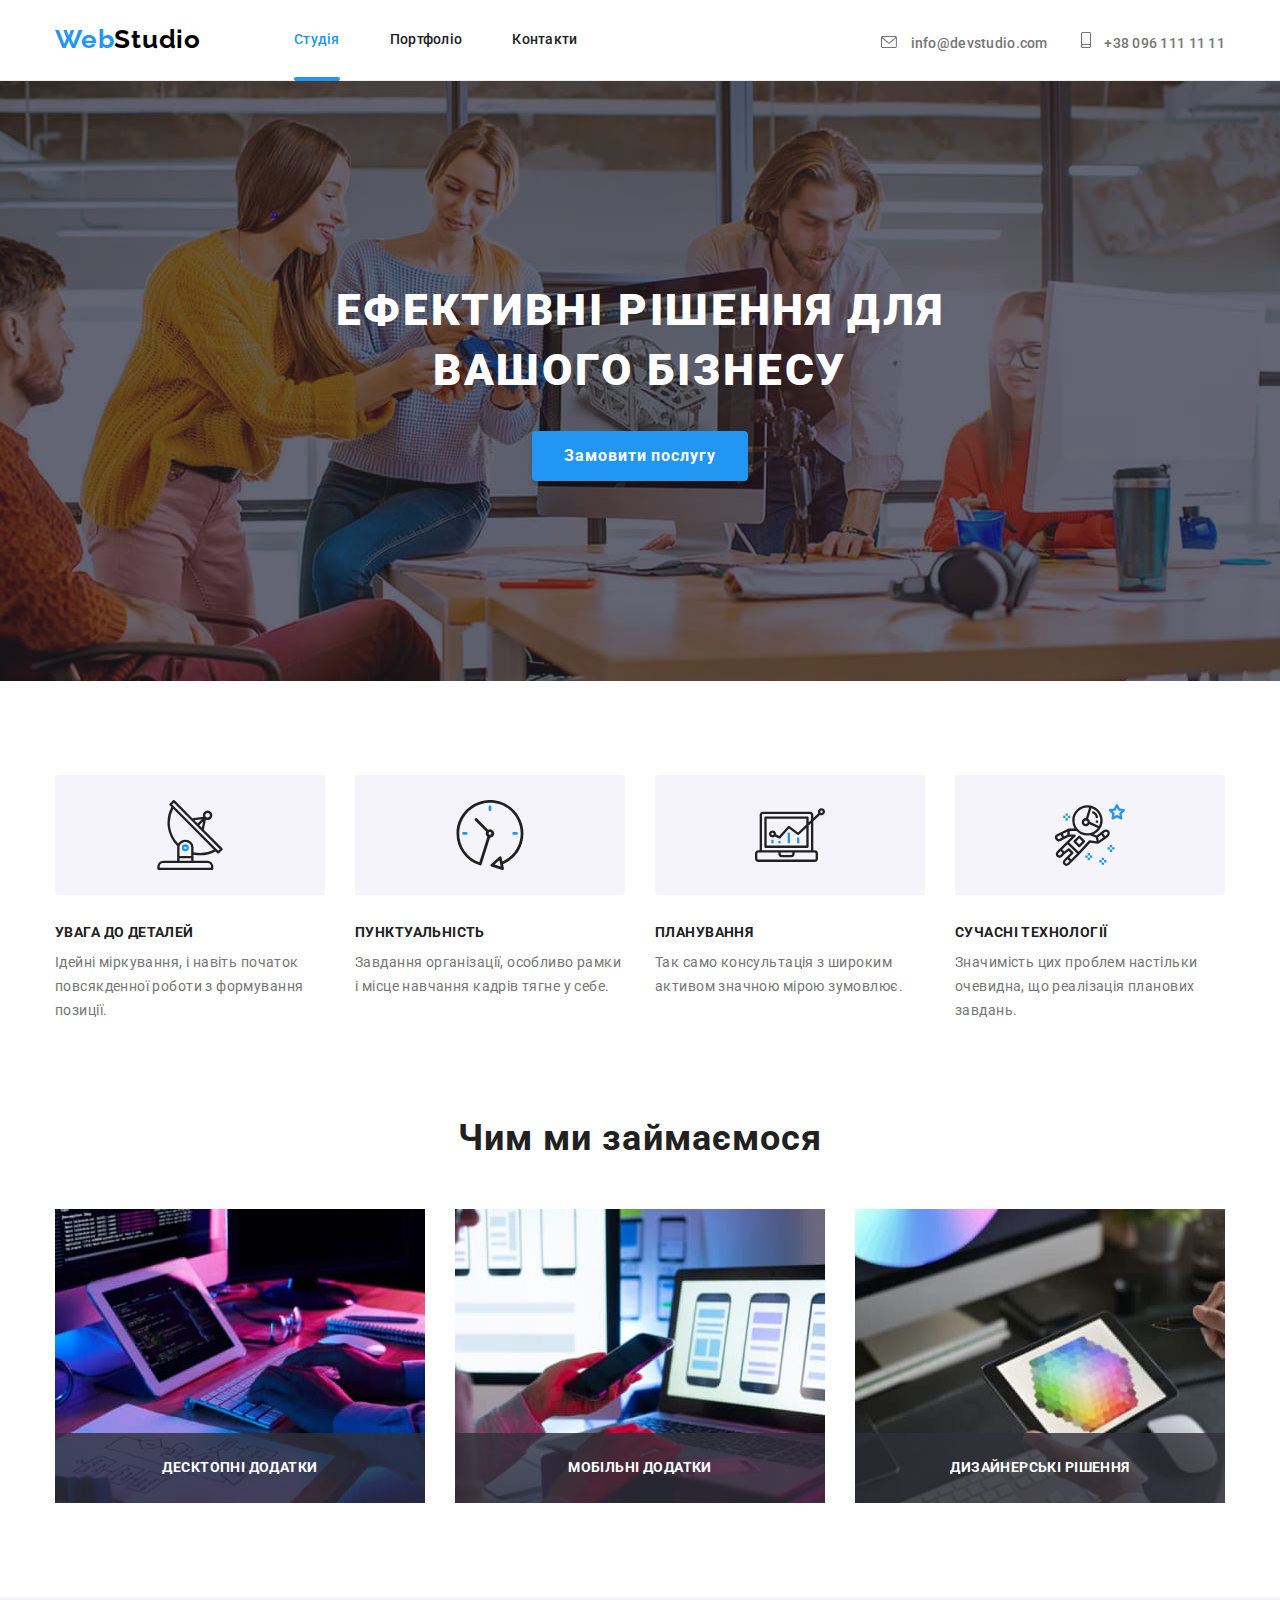
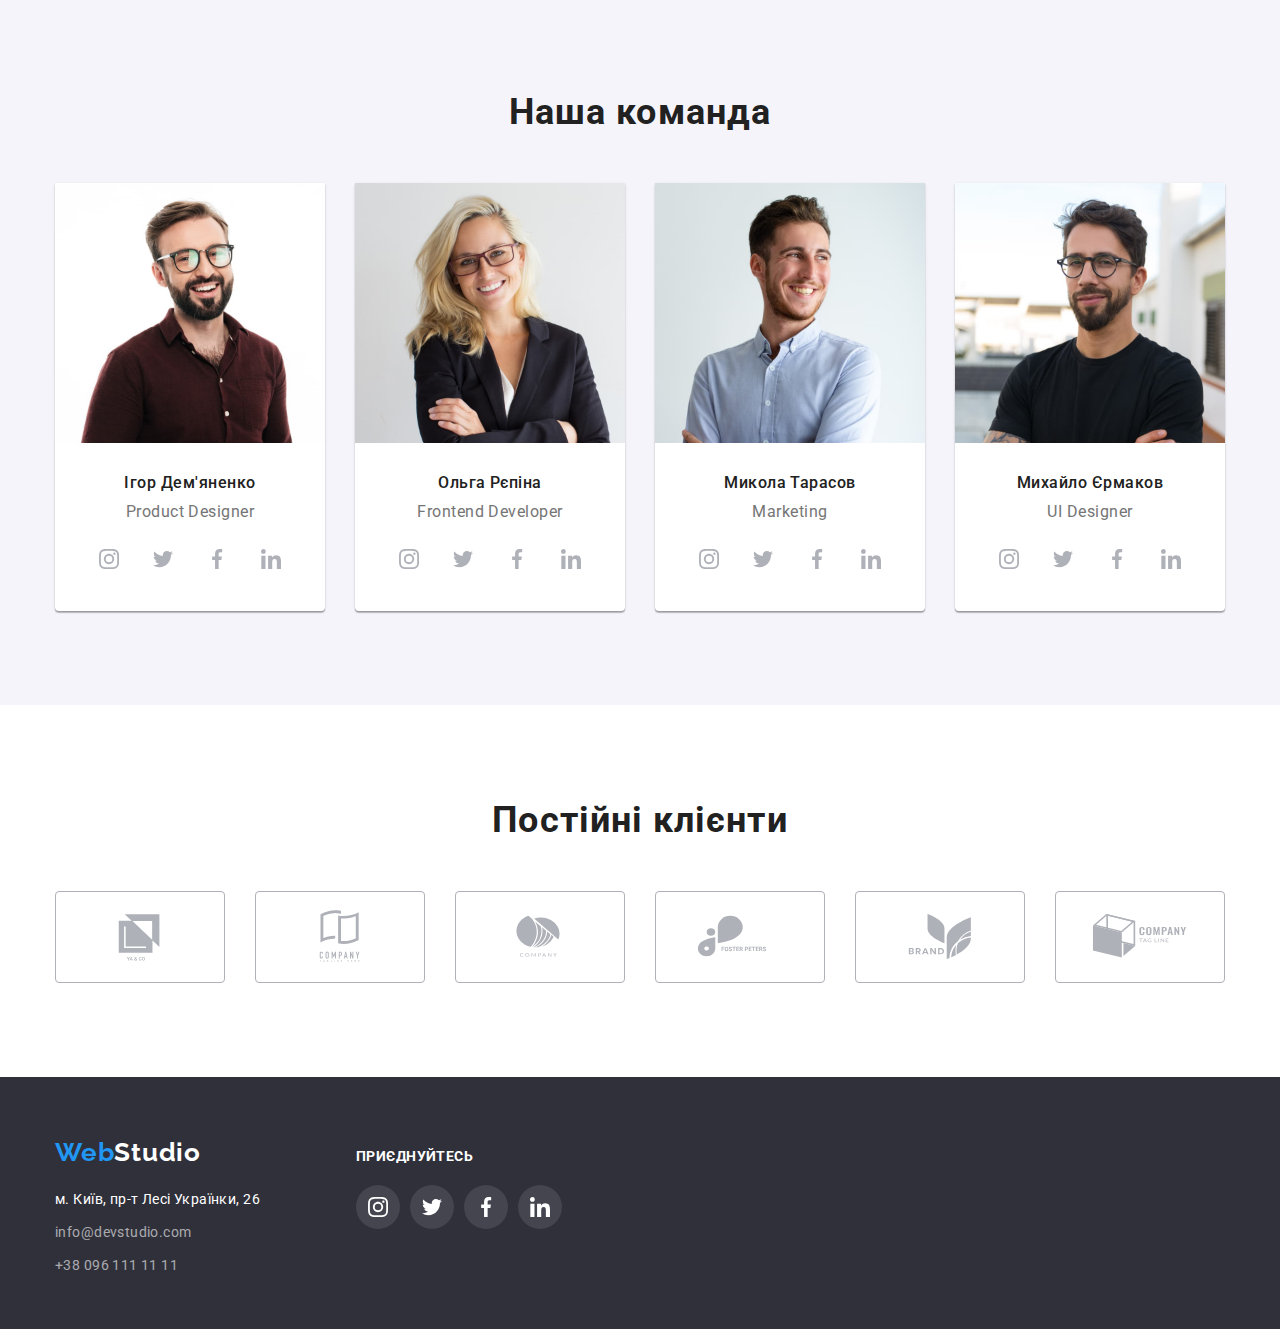
==== index.html @ e5ec56b8 "Копирование" ====
<!DOCTYPE html>
<html lang="uk">
<head>
    <meta charset="UTF-8">
    <meta http-equiv="X-UA-Compatible" content="IE=edge">
    <meta name="viewport" content="width=device-width, initial-scale=1.0">
    <title>WebStudio</title>
    <link rel="preconnect" href="https://fonts.googleapis.com">
    <link rel="preconnect" href="https://fonts.gstatic.com" crossorigin>
    <link href="https://fonts.googleapis.com/css2?family=Raleway:wght@700&family=Roboto:wght@400;500;700;900&display=swap"
        rel="stylesheet">
    <link rel="stylesheet" href="https://cdnjs.cloudflare.com/ajax/libs/modern-normalize/1.1.0/modern-normalize.css"
        integrity="sha512-Y0MM+V6ymRKN2zStTqzQ227DWhhp4Mzdo6gnlRnuaNCbc+YN/ZH0sBCLTM4M0oSy9c9VKiCvd4Jk44aCLrNS5Q=="
        crossorigin="anonymous" referrerpolicy="no-referrer" >
    <link rel="stylesheet" href="./css/styles.css">
</head>
<body>
    <header>
        <div class="container header-box">
            <a href="./" class="style-logo"><span class="style-logo-add">Web</span>Studio</a>
            <nav>
                <ul class="list-navigation">
                    <li class="list-navigation-item activ-pages">
                        <a href="./" class="navigation-item">Студія</a>
                    </li>
                    <li class="list-navigation-item">
                        <a href="./portfolio.html" class="navigation-item">Портфоліо</a>
                    </li>
                    <li class="list-navigation-item">
                        <a href="#" class="navigation-item">Контакти</a>
                    </li>
                </ul>
            </nav>
            <div class="container-contacts">
                <a href="mailto:info@devstudio.com" class="contacts">
                    <svg class="mail-icon" width="16" height="12">
                        <use href="./images/icons.svg#icon-e-mail"></use>
                    </svg>
                    info@devstudio.com
                </a>
                <a href="tel:+380961111111" class="contacts">
                    <svg class="tel-icon" width="10" height="16">
                        <use href="./images/icons.svg#icon-smartphone"></use>
                    </svg>
                    +38 096 111 11 11
                </a>
            </div>
        </div>
    </header>
    <main>
        <section class="hero-section">
            <div class="container">
                <h1 class="tagline">Ефективні рішення для вашого бізнесу</h1>
                <button type="button" class="top-button" data-modal-open>Замовити послугу</button>
            </div>
        </section>
        <section class="section">
            <div class="container">
                <ul class="quality-list">
                    <li>
                        <div class="quality-conteiner-icon">
                            <svg class="quality-icon" width="70" height="70" viewbox="0 0 70 70">
                                <use href="./images/icons.svg#icon-details"></use>
                            </svg>
                        </div>
                        <h3 class="quality-item">УВАГА ДО ДЕТАЛЕЙ</h3>
                        <p class="quality-item-description">Ідейні міркування, і навіть початок повсякденної роботи з формування
                            позиції.</p>
                    </li>
                    <li>
                        <div class="quality-conteiner-icon">
                            <svg class="quality-icon" width="70" height="70" viewbox="0 0 70 70">
                                <use href="./images/icons.svg#icon-punctuality"></use>
                            </svg>
                        </div>
                        <h3 class="quality-item">ПУНКТУАЛЬНІСТЬ</h3>
                        <p class="quality-item-description">Завдання організації, особливо рамки і місце навчання кадрів тягне у
                            себе.</p>
                    </li>
                    <li>
                        <div class="quality-conteiner-icon">
                            <svg class="quality-icon" width="70" height="70" viewbox="0 0 70 70">
                                <use href="./images/icons.svg#icon-planning"></use>
                            </svg>
                        </div>
                        <h3 class="quality-item">ПЛАНУВАННЯ</h3>
                        <p class="quality-item-description">Так само консультація з широким активом значною мірою зумовлює.</p>
                    </li>
                    <li>
                        <div class="quality-conteiner-icon">
                            <svg class="quality-icon" width="70" height="70" viewbox="0 0 70 70">
                                <use href="./images/icons.svg#icon-modern-technologies"></use>
                            </svg>
                        </div>
                        <h3 class="quality-item">СУЧАСНІ ТЕХНОЛОГІЇ</h3>
                        <p class="quality-item-description">Значимість цих проблем настільки очевидна, що реалізація планових
                            завдань.</p>
                    </li>
                </ul>
            </div>
        </section>
        <section class="section section-specializations">
            <div class="container">
                <h2 class="specializations">Чим ми займаємося</h2>
                <ul class="specializations-list">
                    <li>
                        <div class="direction-specialization-box">
                            <img src="./images/development.jpg" alt="Десктопні додатки" width="370" height="294">
                            <div>
                                <h3 class="direction-specialization">Десктопні додатки</h3>
                            </div>
                        </div>
                    </li>
                    <li>
                        <div class="direction-specialization-box">
                            <img src="./images/mobile-version.jpg" alt="Мобільні додатки" width="370" height="294">
                            <div><h3 class="direction-specialization">Мобільні додатки</h3></div>
                        </div>
                    </li>
                    <li>
                        <div class="direction-specialization-box">
                            <img src="./images/design.jpg" alt="Дизайнерські рішення" width="370" height="294">
                            <div><h3 class="direction-specialization">Дизайнерські рішення</h3></div>
                        </div>
                    </li>
                </ul>
            </div>
        </section>
        <section class="section team">
            <div class="container">
                <h2 class="team-caption">Наша команда</h2>
                <ul class="team-list">
                    <li class="team-list-item">
                        <img src="./images/ihor.jpg" alt="Фото Ігора Дем'яненко" width="270" height="260">
                        <h3 class="team-member">Ігор Дем'яненко</h3>
                        <p class="profession">Product Designer</p>
                        <ul class="team-linklist">
                            <li class="team-linklist-item">
                                <a class="team-linklist-link" href="#">
                                    <svg class="team-linklist-icon" width="20" height="20">
                                        <use href="./images/icons.svg#icon-instagram"></use>
                                    </svg>
                                </a>
                            </li>
                            <li class="team-linklist-item">
                                <a class="team-linklist-link" href="#">
                                    <svg class="team-linklist-icon" width="20" height="20">
                                        <use href="./images/icons.svg#icon-twitter"></use>
                                    </svg>
                                </a>
                            </li>
                            <li class="team-linklist-item">
                                <a class="team-linklist-link" href="#">
                                    <svg class="team-linklist-icon" width="20" height="20">
                                        <use href="./images/icons.svg#icon-facebook"></use>
                                    </svg>
                                </a>
                            </li>
                            <li class="team-linklist-item">
                                <a class="team-linklist-link" href="#">
                                    <svg class="team-linklist-icon" width="20" height="20">
                                        <use href="./images/icons.svg#icon-linkedin"></use>
                                    </svg>
                                </a>
                            </li>
                        </ul>
                    </li>
                    <li class="team-list-item">
                        <img src="./images/olga.jpg" alt="Фото Ольги Рєпіної" width="270" height="260">
                        <h3 class="team-member">Ольга Рєпіна</h3>
                        <p class="profession">Frontend Developer</p>
                        <ul class="team-linklist">
                            <li class="team-linklist-item">
                                <a class="team-linklist-link" href="#">
                                    <svg class="team-linklist-icon" width="20" height="20">
                                        <use href="./images/icons.svg#icon-instagram"></use>
                                    </svg>
                                </a>
                            </li>
                            <li class="team-linklist-item">
                                <a class="team-linklist-link" href="#">
                                    <svg class="team-linklist-icon" width="20" height="20">
                                        <use href="./images/icons.svg#icon-twitter"></use>
                                    </svg>
                                </a>
                            </li>
                            <li class="team-linklist-item">
                                <a class="team-linklist-link" href="#">
                                    <svg class="team-linklist-icon" width="20" height="20">
                                        <use href="./images/icons.svg#icon-facebook"></use>
                                    </svg>
                                </a>
                            </li>
                            <li class="team-linklist-item">
                                <a class="team-linklist-link" href="#">
                                    <svg class="team-linklist-icon" width="20" height="20">
                                        <use href="./images/icons.svg#icon-linkedin"></use>
                                    </svg>
                                </a>
                            </li>
                        </ul>
                    </li>
                    <li class="team-list-item">
                        <img src="./images/mikola.jpg" alt="Фото Миколи Тарасова" width="270" height="260">
                        <h3 class="team-member">Микола Тарасов</h3>
                        <p class="profession">Marketing</p>
                        <ul class="team-linklist">
                            <li class="team-linklist-item">
                                <a class="team-linklist-link" href="#">
                                    <svg class="team-linklist-icon" width="20" height="20">
                                        <use href="./images/icons.svg#icon-instagram"></use>
                                    </svg>
                                </a>
                            </li>
                            <li class="team-linklist-item">
                                <a class="team-linklist-link" href="#">
                                    <svg class="team-linklist-icon" width="20" height="20">
                                        <use href="./images/icons.svg#icon-twitter"></use>
                                    </svg>
                                </a>
                            </li>
                            <li class="team-linklist-item">
                                <a class="team-linklist-link" href="#">
                                    <svg class="team-linklist-icon" width="20" height="20">
                                        <use href="./images/icons.svg#icon-facebook"></use>
                                    </svg>
                                </a>
                            </li>
                            <li class="team-linklist-item">
                                <a class="team-linklist-link" href="#">
                                    <svg class="team-linklist-icon" width="20" height="20">
                                        <use href="./images/icons.svg#icon-linkedin"></use>
                                    </svg>
                                </a>
                            </li>
                        </ul>
                    </li>
                    <li class="team-list-item">
                        <img src="./images/mihailo.jpg" alt="Фото Михайла Єрмакова" width="270" height="260">
                        <h3 class="team-member">Михайло Єрмаков</h3>
                        <p class="profession">UI Designer</p>
                        <ul class="team-linklist">
                            <li class="team-linklist-item">
                                <a class="team-linklist-link" href="#">
                                    <svg class="team-linklist-icon" width="20" height="20">
                                        <use href="./images/icons.svg#icon-instagram"></use>
                                    </svg>
                                </a>
                            </li>
                            <li class="team-linklist-item">
                                <a class="team-linklist-link" href="#">
                                    <svg class="team-linklist-icon" width="20" height="20">
                                        <use href="./images/icons.svg#icon-twitter"></use>
                                    </svg>
                                </a>
                            </li>
                            <li class="team-linklist-item">
                                <a class="team-linklist-link" href="#">
                                    <svg class="team-linklist-icon" width="20" height="20">
                                        <use href="./images/icons.svg#icon-facebook"></use>
                                    </svg>
                                </a>
                            </li>
                            <li class="team-linklist-item">
                                <a class="team-linklist-link" href="#">
                                    <svg class="team-linklist-icon" width="20" height="20">
                                        <use href="./images/icons.svg#icon-linkedin"></use>
                                    </svg>
                                </a>
                            </li>
                        </ul>
                    </li>
                </ul>
            </div>
        </section>
        <section class="section">
            <div class="container">
                <h2 class="top-clients">Постійні клієнти</h2>
                <ul class="clients-list">
                    <li class="clients-item">
                        <a href="" class="client-link">
                            <svg class="client-icon" width="106" height="60">
                                <use href="./images/icons.svg#icon-yaco"></use>
                            </svg>
                        </a>
                    </li>
                    <li class="clients-item">
                        <a href="" class="client-link">
                            <svg class="client-icon" width="106" height="60">
                                <use href="./images/icons.svg#icon-companyth"></use>
                            </svg>
                        </a>
                    </li>
                    <li class="clients-item">
                        <a href="" class="client-link">
                            <svg class="client-icon" width="106" height="60">
                                <use href="./images/icons.svg#icon-company"></use>
                            </svg>
                        </a>
                    </li>
                    <li class="clients-item">
                        <a href="" class="client-link">
                            <svg class="client-icon" width="106" height="60">
                                <use href="./images/icons.svg#icon-fosterpeters"></use>
                            </svg>
                        </a>
                    </li>
                    <li class="clients-item">
                        <a href="" class="client-link">
                            <svg class="client-icon" width="106" height="60">
                                <use href="./images/icons.svg#icon-brand"></use>
                            </svg>
                        </a>
                    </li>
                    <li class="clients-item">
                        <a href="" class="client-link">
                            <svg class="client-icon" width="106" height="60">
                                <use href="./images/icons.svg#icon-companytl"></use>
                            </svg>
                        </a>
                    </li>
                </ul>
            </div>
        </section>
    </main>
    <footer class="footer-style">
        <div class="container">
            <div class="footer-conteiner">
                <div class="container-physadress">
                <a href="./" class="style-logo-footer"><span class="style-logo-add">Web</span>Studio</a>
                <address>
                    <p class="physical-address">м. Київ, пр-т Лесі Українки, 26</p>
                    <a href="mailto:info@devstudio.com" class="contacts-footer">info@devstudio.com</a>
                    <a href="tel:+380961111111" class="contacts-footer">+38 096 111 11 11</a>
                </address>
                </div>
                <div class="conteiner-links">
                <h3 class="invitation">Приєднуйтесь</h3>
                <ul class="footer-linklist">
                    <li class="footer-linklist-item">
                        <a class="footer-linklist-link" href="#">
                            <svg class="footer-linklist-icon" width="20" height="20">
                                <use href="./images/icons.svg#icon-instagram"></use>
                            </svg>
                        </a>
                    </li>
                    <li class="footer-linklist-item">
                        <a class="footer-linklist-link" href="#">
                            <svg class="footer-linklist-icon" width="20" height="20">
                                <use href="./images/icons.svg#icon-twitter"></use>
                            </svg>
                        </a>
                    </li>
                    <li class="footer-linklist-item">
                        <a class="footer-linklist-link" href="#">
                            <svg class="footer-linklist-icon" width="20" height="20">
                                <use href="./images/icons.svg#icon-facebook"></use>
                            </svg>
                        </a>
                    </li>
                    <li class="footer-linklist-item">
                        <a class="footer-linklist-link" href="#">
                            <svg class="footer-linklist-icon" width="20" height="20">
                                <use href="./images/icons.svg#icon-linkedin"></use>
                            </svg>
                        </a>
                    </li>
                </ul>
                </div>
            </div>
        </div>
    </footer>
    <div class="backdrop is-hidden" data-modal>
        <div class="modal">
            <button type="button" data-modal-close>
                <svg class="button-modal" width="18" height="18">
                    <use href="./images/icons.svg#icon-close"></use>
                </svg>
            </button>
        </div>
    </div>
    <script src="./js/modal.js"></script>
</body>
</html>
---- css/styles.css ----
:root {
    --brand-color-bcg: #2F303A;
    --brand-color: #2196F3;
    --brand-color-text: #757575;
    --brand-timefn: cubic-bezier(0.4, 0, 0.2, 1);
}

body {
    font-family: 'roboto', sans-serif;
    color: #212121;
    background: #FFFFFF;
}

header {
    border-bottom: 1px solid #ECECEC;
}

ul, h1, h2, h3, p {
    margin: 0;
    padding: 0px;
}

img {
    display: block;
}

.container {
    max-width: 1200px;
    margin: 0px auto;
    padding: 0px 15px;
}

.header-box {
    display: flex;
    height: 80px;
}

.section {
    padding: 94px 0px;
}

.style-logo {
    font-family: 'Raleway';
    font-style: normal;
    text-decoration: none;
    font-weight: 700;
    font-size: 26px;
    line-height: 1.19;
    letter-spacing: 0.03em;
    color: #000000;
    padding-top: 24px;
    padding-bottom: 25px;
    margin-right: 93px;
}

.style-logo-footer {
    font-family: 'Raleway';
    font-style: normal;
    text-decoration: none;
    font-weight: 700;
    font-size: 26px;
    line-height: 1.19;
    letter-spacing: 0.03em;
    color: #fff;
    display: block;
    margin-bottom: 20px;
}

.style-logo-add {
    color: var(--brand-color)
}

.list-navigation {
    display: flex;
    list-style-type: none;
    font-weight: 500;
    font-size: 14px;
    line-height: 1.14;
    letter-spacing: 0.02em;
}

.list-navigation-item:not(:last-child) {
    margin-right: 50px;
}

.activ-pages {
    color: var(--brand-color);
    position: relative;
}

.activ-pages::after {
    content: "";
    width: 100%;
    height: 4px;
    background-color: var(--brand-color);
    border-radius: 2px;
    display: block;
    position: absolute;
    transform: translateY(-75%);
}

.navigation-item {
    text-decoration: none;
    color: inherit;
    display: block;
    padding: 32px 0px;
    transition: color 250ms var(--brand-timefn);
}

.navigation-item:visited {
    color: inherit;
}

.navigation-item:hover {
    color: var(--brand-color)
}

.navigation-item:focus {
    color: var(--brand-color)
}

.container-contacts {
    margin-left: auto;
    padding: 32px 0px;
}

.contacts {
    font-weight: 500;
    font-size: 14px;
    line-height: 1.14;
    letter-spacing: 0.02em;
    color: var(--brand-color-text);
    text-decoration: none;
    transition: color 250ms var(--brand-timefn);
}

.contacts:not(:last-child) {
    margin-right: 30px;
}

.mail-icon,
.tel-icon {
    margin-right: 10px;
    fill: currentColor;
}

.contacts:hover {
    color: var(--brand-color);
}

.contacts:focus {
    color: var(--brand-color);
}

.hero-section {
    background-color: var(--brand-color-bcg);
    background-image: linear-gradient(rgba(47, 48, 58, 0.4), rgba(47, 48, 58, 0.4)), url('../images/bcgimg.jpg');
    background-repeat: no-repeat;
    background-position: center;
    padding: 200px 0px;
}

.tagline {
    max-width: 696px;
    font-weight: 900;
    font-size: 44px;
    line-height: 1.36;
    text-align: center;
    letter-spacing: 0.06em;
    text-transform: uppercase;
    color: #FFFFFF;
    margin: 0 auto 30px auto;
}

.top-button {
    font-family: inherit;
    background: var(--brand-color);
    box-shadow: 0px 4px 4px rgba(0, 0, 0, 0.15);
    border: none;
    border-radius: 4px;
    cursor: pointer;
    font-weight: 700;
    font-size: 16px;
    line-height: 1.88;
    display: flex;
    align-items: center;
    text-align: center;
    letter-spacing: 0.06em;
    color: #FFFFFF;
    margin: 0px auto;
    padding: 10px 32px;
    transition: background 250ms var(--brand-timefn);
}

.top-button:hover {
    background: #188CE8;
}

.top-button:focus {
    background: #188CE8;
}

.quality-list {
    list-style-type: none;
    display: flex;
    justify-content: space-between;
    align-items: flex-start;
}

.quality-list li {
    flex-basis: 270px;
}

.quality-conteiner-icon {
    width: 270px;
    height: 120px;
    display: flex;
    justify-content: center;
    align-items: center;
    margin-bottom: 30px;
    background: #F5F4FA;
    border-radius: 4px
}

.quality-item {
    font-weight: 700;
    font-size: 14px;
    line-height: 1.14;
    letter-spacing: 0.03em;
    text-transform: uppercase;
    margin-bottom: 10px;
}

.quality-item-description {
    font-size: 14px;
    line-height: 1.71;
    letter-spacing: 0.03em;
    color: var(--brand-color-text);
}

.section-specializations {
    padding-top: 0px;
}

.specializations {
    font-weight: 700;
    font-size: 36px;
    line-height: 1.17;
    text-align: center;
    letter-spacing: 0.03em;
    margin-bottom: 50px;
}

.specializations-list {
    list-style-type: none;
    display: flex;
}

.specializations-list li:not(:last-child) {
    margin-right: 30px;
}

.specializations-img {
    position: relative;
}

.direction-specialization-box {
    width: 370px;
    height: 294px;
    display: flex;
    justify-content: center;
    align-items: center;
    position: relative;
    bottom: 0;
}

.direction-specialization-box div {
    width: 100%;
    height: 70px;
    background-color: rgba(47, 48, 58, 0.8);
    position: absolute;
    bottom: 0;
    display: flex;
    justify-content: center;
    align-items: center;
}

.direction-specialization {
    font-weight: 700;
    font-size: 14px;
    line-height: 1.14;
    text-align: center;
    letter-spacing: 0.03em;
    text-transform: uppercase;
    color: #FFFFFF;
}

.team {
    background-color: #F5F4FA;
}

.team-caption {
    font-weight: 700;
    font-size: 36px;
    line-height: 1.17;
    text-align: center;
    letter-spacing: 0.03em;
    margin-bottom: 50px;
}

.team-list {
    list-style-type: none;
    display: flex;
}

.team-list-item {
    background: #FFFFFF;
    box-shadow: 0px 1px 3px rgba(0, 0, 0, 0.12), 0px 1px 1px rgba(0, 0, 0, 0.14), 0px 2px 1px rgba(0, 0, 0, 0.2);
    border-radius: 0px 0px 4px 4px;
    padding-bottom: 30px;
}

.team-list-item:not(:last-child) {
    margin-right: 30px;
}

.team-list-item img {
    margin-bottom: 30px;
}

.team-list-item h3 {
    margin-bottom: 10px;
}

.team-member {
    font-weight: 500;
    font-size: 16px;
    line-height: 1.19;
    text-align: center;
    letter-spacing: 0.03em;
}

.profession {
    margin-bottom: 16px;
    font-size: 16px;
    line-height: 1.19;
    text-align: center;
    letter-spacing: 0.03em;
    color: var(--brand-color-text);
}

.team-linklist {
    list-style-type: none;
    display: flex;
    justify-content: center;
    gap: 10px;
}

.team-linklist-item {
    width: 44px;
    height: 44px;
    display: flex;
    justify-content: center;
    align-items: center;
}

.team-linklist-link {
    width: 100%;
    height: 100%;
    display: flex;
    justify-content: center;
    align-items: center;
    border-radius: 50% 50%;
    color: #AFB1B8;
    transition: color 250ms var(--brand-timefn), background 250ms var(--brand-timefn);
}

.team-linklist-icon {
    fill: currentColor;
}

.team-linklist-link:hover {
    background-color: var(--brand-color);
    color: #fff;
}

.team-linklist-link:focus {
    background-color: var(--brand-color);
    color: #fff;
}

.top-clients {
    font-weight: 700;
    font-size: 36px;
    line-height: 1.17;
    text-align: center;
    letter-spacing: 0.03em;
    margin-bottom: 50px;
}

.clients-list {
    list-style-type: none;
    display: flex;
    justify-content: center;
    gap: 30px;
}

.clients-item {
    width: 170px;
    height: 92px;
}

.client-link {
    width: 100%;
    height: 100%;
    display: flex;
    justify-content: center;
    align-items: center;
    border: 1px solid #AFB1B8;
    border-radius: 4px;
    color: #AFB1B8;
    transition: color 250ms var(--brand-timefn), border-color 250ms var(--brand-timefn);
}

.client-icon {
    fill: currentColor;
}

.client-link:hover {
    border-color: var(--brand-color);
    color: var(--brand-color)
}

.client-link:focus {
    border-color: var(--brand-color);
    color: var(--brand-color)
}

.footer-style {
    background-color: var(--brand-color-bcg);
    padding: 60px 0px;
}

.footer-conteiner {
    display: flex;
    align-items: baseline;
    gap: 70px;
}

.container-physadress {
    width: 231px;
    height: 132px;
}

.physical-address {
    font-style: normal;
    font-size: 14px;
    line-height: 1.71;
    letter-spacing: 0.03em;
    color: #FFFFFF;
    margin-bottom: 9px;
}

.contacts-footer {
    font-style: normal;
    font-size: 14px;
    line-height: 1.71;
    letter-spacing: 0.03em;
    text-decoration: none;
    color: rgba(255, 255, 255, 0.6);
    display: block;
    transition: color 250ms var(--brand-timefn);
}

.contacts-footer:not(:last-child) {
    margin-bottom: 9px;
}

.contacts-footer:hover {
    color: var(--brand-color);
}

.contacts-footer:focus {
    color: var(--brand-color);
}

.invitation {
    font-weight: 700;
    font-size: 14px;
    line-height: 1.14;
    letter-spacing: 0.03em;
    text-transform: uppercase;
    color: #FFFFFF;
    margin-bottom: 20px;
}

.footer-linklist {
    list-style-type: none;
    display: flex;
    justify-content: center;
    gap: 10px;
}

.footer-linklist-item {
    width: 44px;
    height: 44px;
    display: flex;
    justify-content: center;
    align-items: center;
}

.footer-linklist-link {
    width: 100%;
    height: 100%;
    display: flex;
    justify-content: center;
    align-items: center;
    background-color: rgba(255, 255, 255, 0.1);
    border-radius: 50% 50%;
    color: #FFFFFF;
    transition: background-color 250ms var(--brand-timefn);
}

.footer-linklist-icon {
    fill: currentColor;
}

.footer-linklist-link:hover {
    background-color: var(--brand-color);
}

.footer-linklist-link:focus {
    background-color: var(--brand-color);
}


/* --------------------------------------------------------------------------Портфолио */

.projects-filter {
    list-style-type: none;
    display: flex;
    justify-content: center;
    margin-bottom: 50px;
}

.projects-filter li:not(:last-child) {
    margin-right: 8px;
}

.projects-filter-item {
    font-family: inherit;
    background: #F5F4FA;
    border-radius: 4px;
    font-weight: 500;
    font-size: 16px;
    line-height: 1.62;
    text-align: center;
    letter-spacing: 0.03em;
    cursor: pointer;
    border: none;
    padding: 6px 22px;
    transition: color 250ms var(--brand-timefn), background 250ms var(--brand-timefn), box-shadow 250ms var(--brand-timefn);
}

.projects-filter-item:hover {
    background: #2196F3;
    box-shadow: 0px 3px 1px rgba(0, 0, 0, 0.1), 0px 1px 2px rgba(0, 0, 0, 0.08), 0px 2px 2px rgba(0, 0, 0, 0.12);
    border-radius: 4px;
    color: #FFFFFF;
}

.projects-filter-item:focus {
    background: #2196F3;
    box-shadow: 0px 3px 1px rgba(0, 0, 0, 0.1), 0px 1px 2px rgba(0, 0, 0, 0.08), 0px 2px 2px rgba(0, 0, 0, 0.12);
    border-radius: 4px;
    color: #FFFFFF;
}

.projects-list {
    list-style-type: none;
    display: flex;
    flex-wrap: wrap;
    gap: 30px;
}

.projects-list-item {
    background: #FFFFFF;
    flex-basis: calc((100% - 60px) / 3);
    transition: box-shadow 250ms var(--brand-timefn);
}

.projects-list-item:hover {
    box-shadow: 0px 1px 1px rgba(0, 0, 0, 0.12), 0px 4px 4px rgba(0, 0, 0, 0.06), 1px 4px 6px rgba(0, 0, 0, 0.16);
}

.projects-list-item-box {
    width: 370px;
    height: 294px;
    overflow: hidden;
}

.projects-list-item-description-box {
    width: 370px;
    height: 294px;
    background-color: rgba(33, 150, 243, 0.9);
    padding: 63px 24px;
    transition: transform 250ms var(--brand-timefn);
}

.projects-list-item:hover .projects-list-item-description-box {
    transform: translateY(-100%);
}

.projects-list-item-description-box p {
    font-weight: 400;
    font-size: 18px;
    line-height: 1.56;
    letter-spacing: 0.03em;
    color: #FFFFFF;
}

.projects-list-item-interior {
    border-right: 1px solid #EEEEEE;
    border-left: 1px solid #EEEEEE;
    border-bottom: 1px solid #EEEEEE;
    padding: 20px 24px;
}

.project-name {
    font-weight: 700;
    font-size: 18px;
    line-height: 2;
    letter-spacing: 0.06em;
    margin-bottom: 4px;
}

.project-type {
    font-size: 16px;
    line-height: 1.88;
    letter-spacing: 0.03em;
    color: var(--brand-color-text)
}

.backdrop {
    width: 100%;
    height: 100%;
    position: fixed;
    top: 0;
    left: 0;
    background-color: rgba(0, 0, 0, 0.2);
    transition: opacity 250ms var(--brand-timefn), visibility 250ms var(--brand-timefn);
}

.is-hidden {
    visibility: hidden;
    opacity: 0;
    pointer-events: none;
}

.modal {
    position: absolute;
    width: 528px;
    height: 581px;
    background: #FFFFFF;
    box-shadow: 0px 1px 3px rgba(0, 0, 0, 0.12), 0px 1px 1px rgba(0, 0, 0, 0.14), 0px 2px 1px rgba(0, 0, 0, 0.2);
    border-radius: 4px;
    position: absolute;
    top: 50%;
    left: 50%;
    transform: translate(-50%, -50%);
}

.modal button {
    width: 30px;
    height: 30px;
    cursor: pointer;
    border: 1px solid rgba(0, 0, 0, 0.1);
    border-radius: 50%;
    background: #FFFFFF;
    font-size: 11px;
    display: flex;
    justify-content: center;
    align-items: center;
    position: absolute;
    top: 8px;
    right: 8px;
}
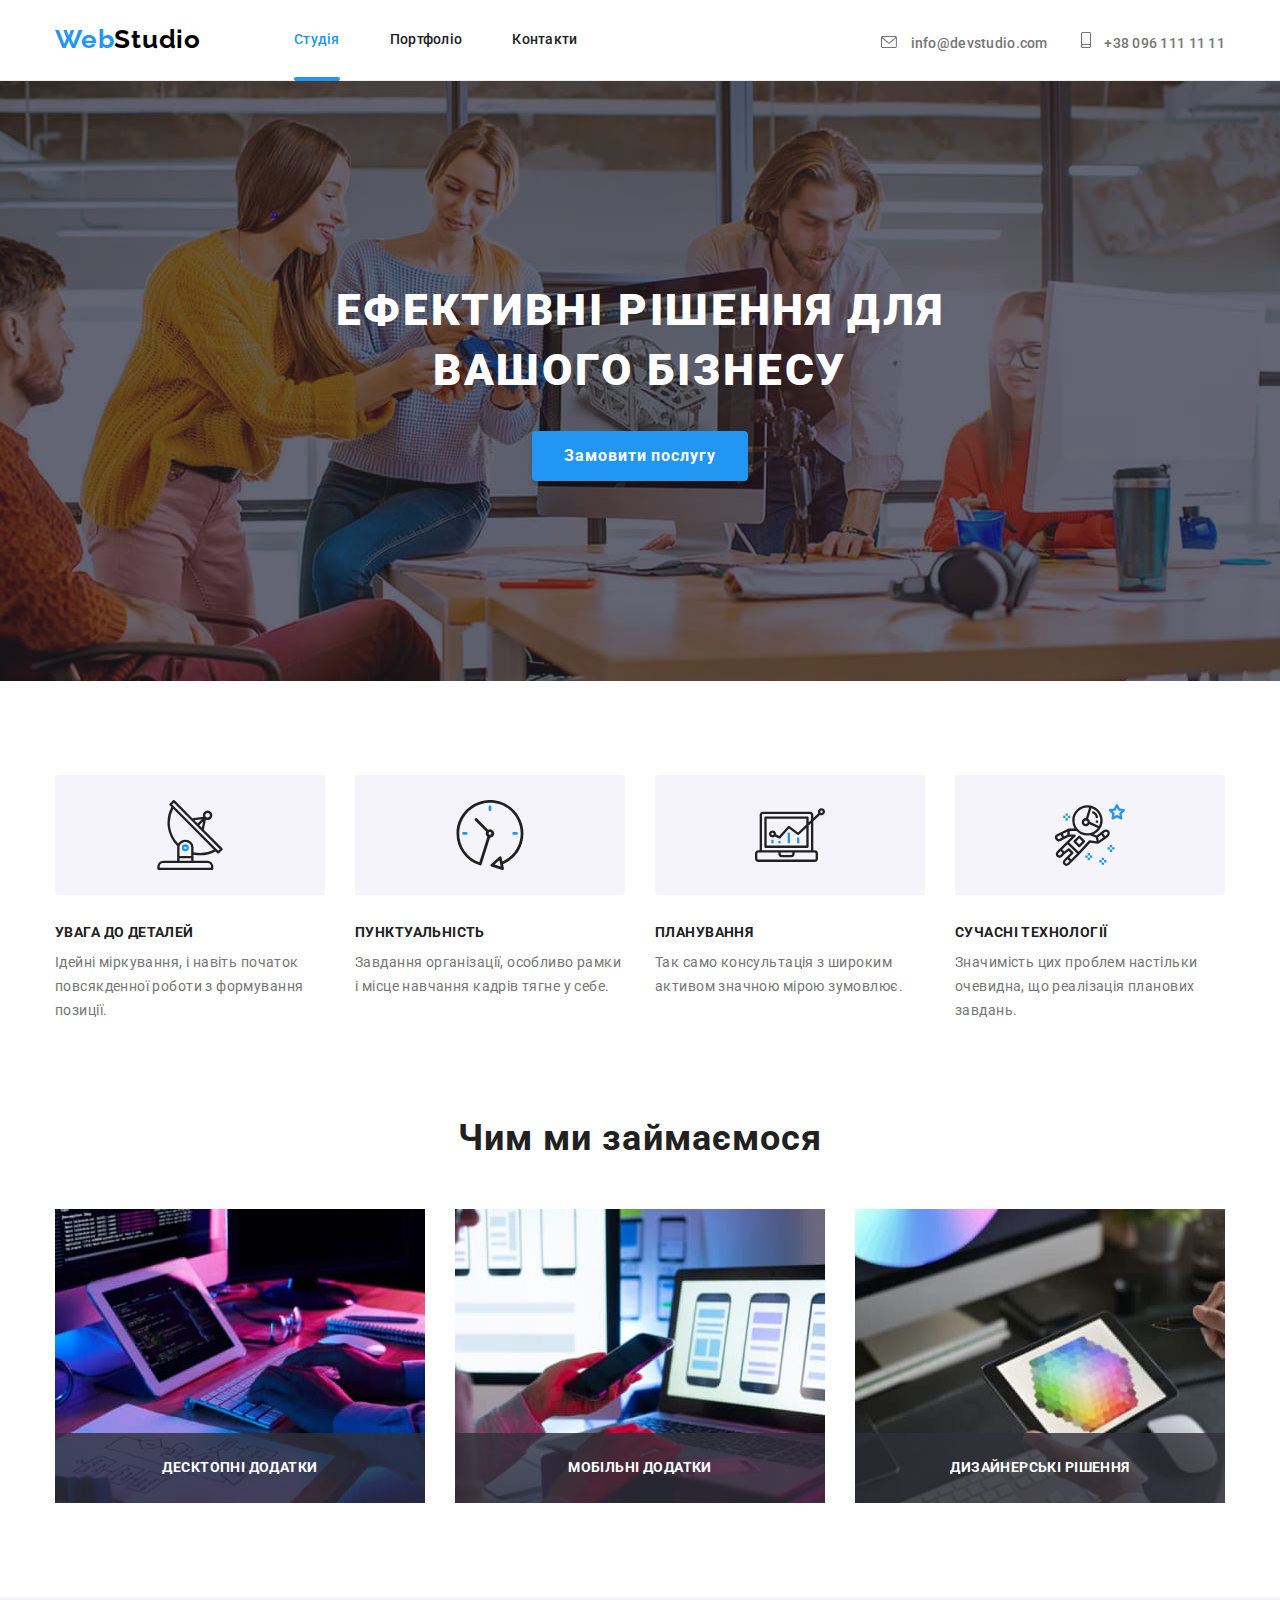
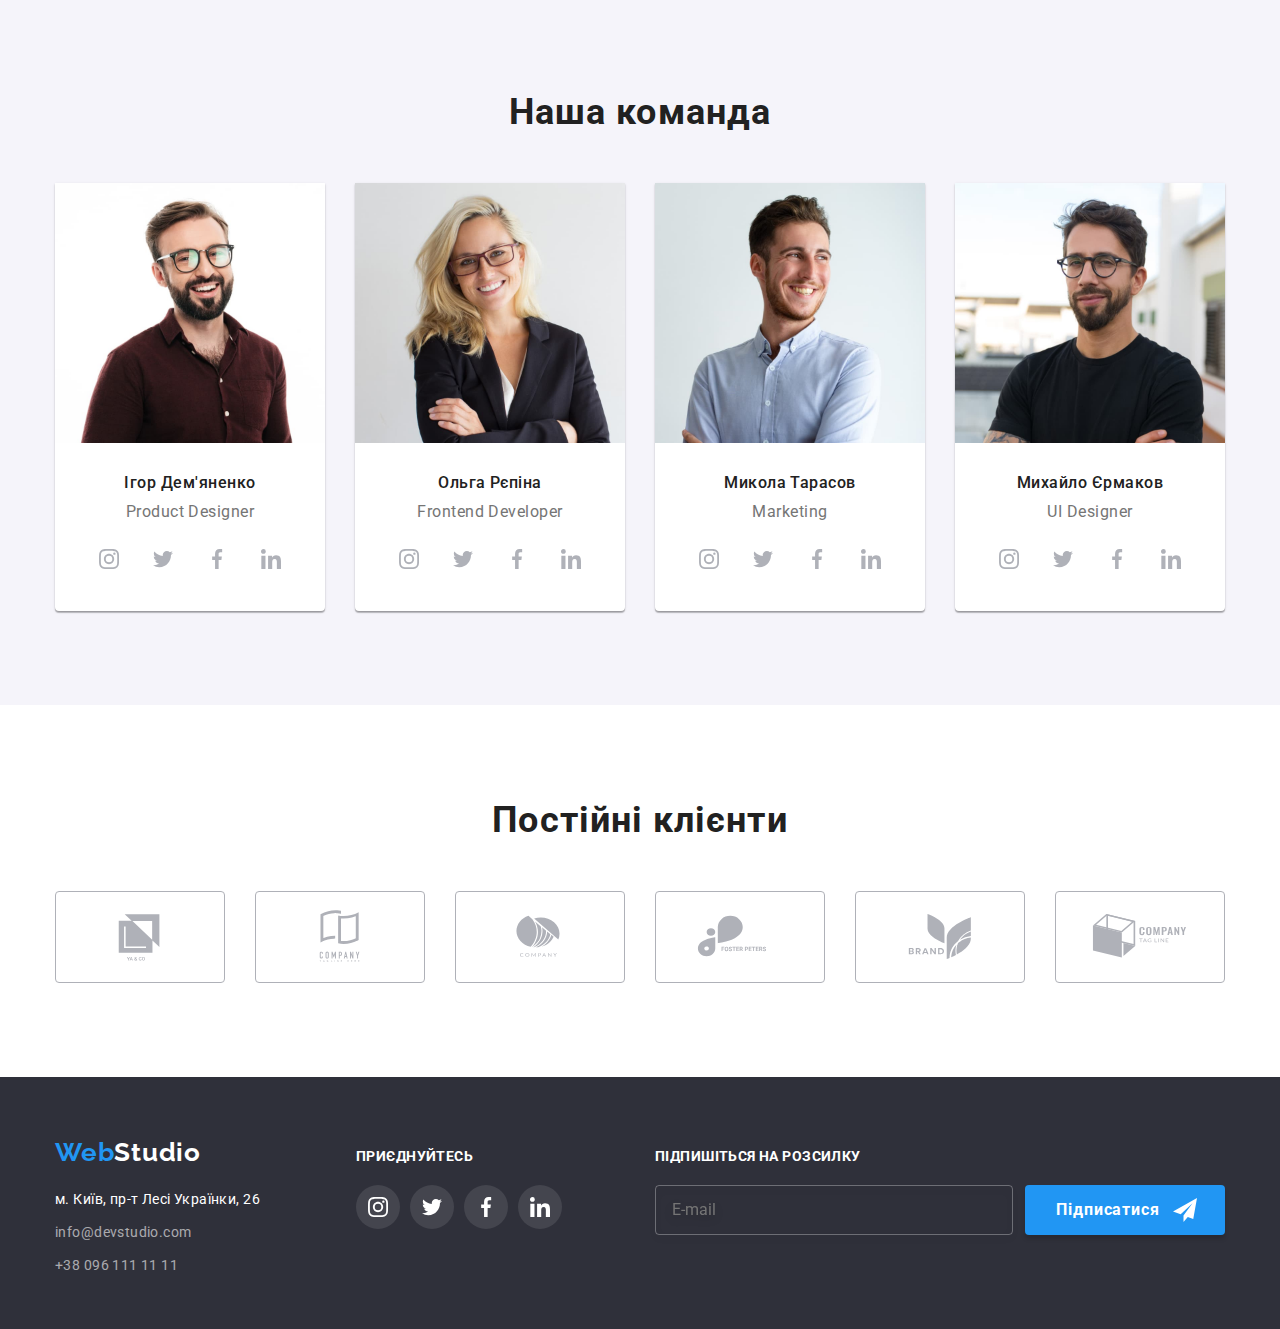
==== commit 062ddab4: "Форма в футере" ====
--- a/index.html
+++ b/index.html
@@ -367,6 +367,17 @@
                     </li>
                 </ul>
                 </div>
+                <form class="subscription-form" name="subscription" autocomplete="on">
+                    <h3 class="invitation">Підпишіться на розсилку</h3>
+                    <label for="user-email"></label>
+                    <input id="user-imail" class="subscription-email" type="email" name="email" placeholder="E-mail">
+                    <button class="button-send-form" type="submit">
+                        Підписатися
+                        <svg class="icon-send-button" width="24" height="24">
+                            <use href="./images/icons.svg#icon-send"></use>
+                        </svg>
+                    </button>
+                </form>
             </div>
         </div>
     </footer>
--- a/css/styles.css
+++ b/css/styles.css
@@ -22,6 +22,10 @@
 
 img {
     display: block;
+}
+
+input {
+    padding: 0;
 }
 
 .container {
@@ -531,6 +535,58 @@
 
 .footer-linklist-link:focus {
     background-color: var(--brand-color);
+}
+
+.subscription-form {
+    width: 570px;
+    margin-left: auto;
+    position: relative;
+}
+
+.subscription-email {
+    width: 358px;
+    height: 50px;
+    padding: 15px 16px;
+    border: 1px solid rgba(255, 255, 255, 0.3);
+    border-radius: 4px;
+    background-color: transparent;
+    filter: drop-shadow(0px 4px 4px rgba(0, 0, 0, 0.15));
+    color: #fff;
+}
+
+.button-send-form {
+    width: 200px;
+    height: 50px;
+    position: absolute;
+    right: 0;
+    bottom: 0;
+    background: var(--brand-color);
+    box-shadow: 0px 4px 4px rgba(0, 0, 0, 0.15);
+    border-radius: 4px;
+    border: none;
+    padding: 10px 62px 10px 28px;
+    cursor: pointer;
+    font-weight: 700;
+    font-size: 16px;
+    line-height: 1.88;
+    color: #FFF;
+    letter-spacing: 0.06em;
+    transition: background 250ms var(--brand-timefn);
+}
+
+.icon-send-button {
+    position: absolute;
+    top: 13px;
+    right: 28px;
+    fill: currentColor;
+}
+
+.button-send-form:hover {
+    background: #188CE8;
+}
+
+.button-send-form:focus {
+    background: #188CE8;
 }
 
 
